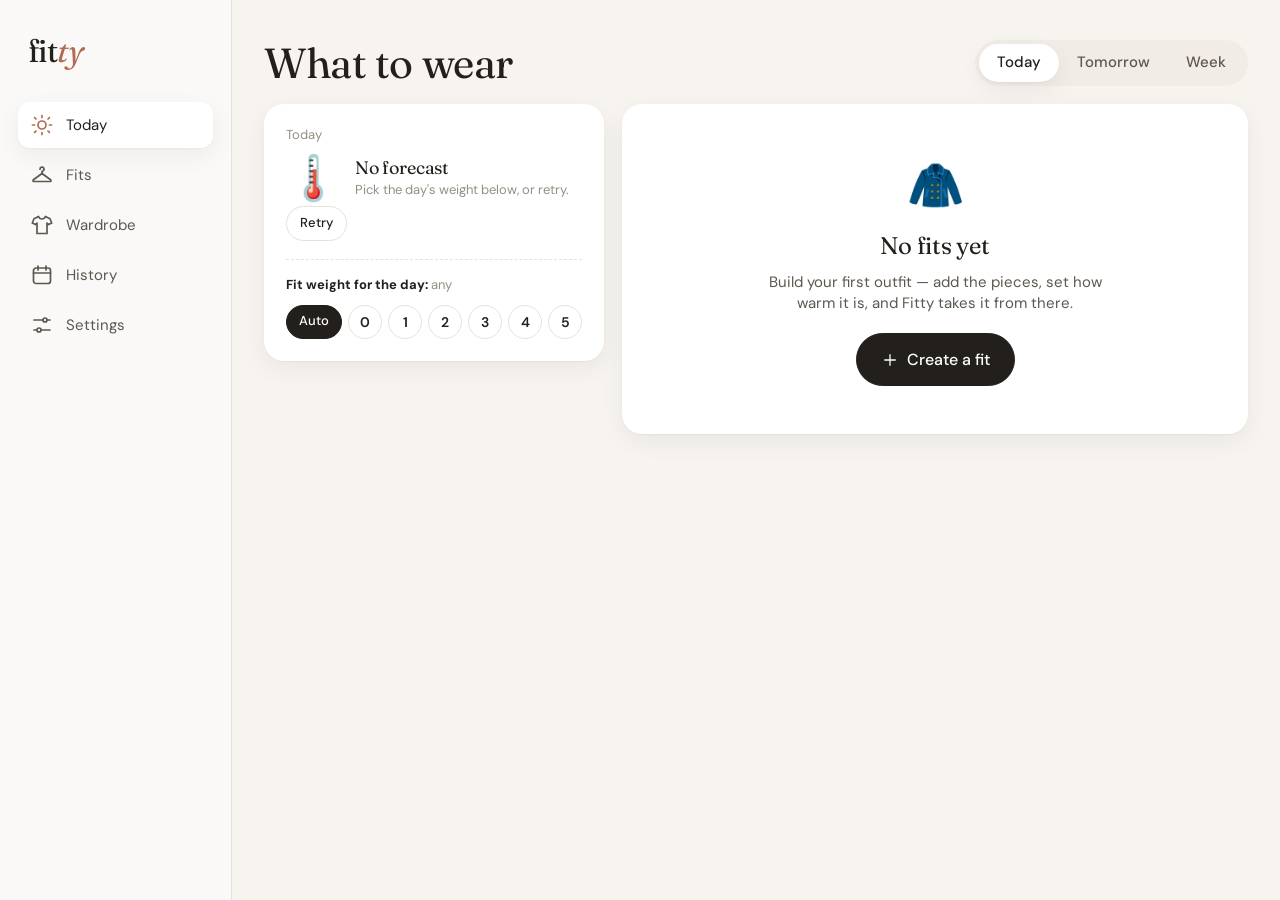
==== index.html @ bf979924 "Fitty v2.0.1" ====
<!DOCTYPE html>
<html lang="en">
<head>
  <meta charset="utf-8">
  <meta name="viewport" content="width=device-width, initial-scale=1, viewport-fit=cover">
  <title>fitty</title>
  <meta name="description" content="Fitty picks your outfit so you don't have to.">
  <meta name="theme-color" content="#F7F4EF">
  <meta name="color-scheme" content="light dark">
  <script>
    // Apply the saved theme before the page paints (no white flash in dark mode).
    try {
      var p = localStorage.getItem('fitbud:theme') || 'light';
      var t = p === 'system' ? (matchMedia('(prefers-color-scheme: dark)').matches ? 'dark' : 'light') : p;
      document.documentElement.dataset.theme = t;
    } catch (e) {}
  </script>
  <link rel="manifest" href="manifest.webmanifest">
  <link rel="icon" href="icons/icon-192.png" type="image/png">
  <link rel="apple-touch-icon" href="icons/apple-touch-icon.png">
  <meta name="apple-mobile-web-app-capable" content="yes">
  <meta name="mobile-web-app-capable" content="yes">
  <meta name="apple-mobile-web-app-status-bar-style" content="default">
  <meta name="apple-mobile-web-app-title" content="fitty">
  <link rel="preconnect" href="https://fonts.googleapis.com">
  <link rel="preconnect" href="https://fonts.gstatic.com" crossorigin>
  <link href="https://fonts.googleapis.com/css2?family=Fraunces:ital,opsz,wght@0,9..144,400;0,9..144,600;1,9..144,400;1,9..144,600&family=DM+Sans:opsz,wght@9..40,400;9..40,500;9..40,600&display=swap" rel="stylesheet">
  <link rel="stylesheet" href="styles.css">
</head>
<body>
  <div class="app">
    <aside class="sidenav" aria-label="Main">
      <div class="brand">fit<em>ty</em></div>
      <nav class="navlist" id="sidenav"></nav>
    </aside>
    <main class="main">
      <header class="topbar">
        <div class="brand brand-mobile">fit<em>ty</em></div>
        <div id="topbar-right"></div>
      </header>
      <section id="view" class="view"></section>
    </main>
    <nav class="tabbar" id="tabbar" aria-label="Main"></nav>
  </div>
  <div id="sheets"></div>
  <div id="toasts" aria-live="polite"></div>
  <div id="dropveil" class="dropveil" hidden><div>Drop photos on a section</div></div>
  <script type="module" src="js/app.js"></script>
</body>
</html>
---- styles.css ----
/* Fitty — light, airy, fashion-app styling */
:root {
  --bg: #F7F4EF;
  --surface: #FFFFFF;
  --tile: #F1ECE5;
  --tile-2: #EAE3D9;
  --ink: #23201C;
  --ink-2: #5D574F;
  --muted: #958E84;
  --line: #E7E1D8;
  --accent: #B26B53;
  --accent-ink: #FFFFFF;
  --accent-soft: #F3E3DB;
  --ok: #5E7F64;
  --danger: #B5483C;
  --light: #F0C987;
  --heavy: #8EA6BC;
  --radius: 20px;
  --radius-s: 12px;
  --shadow: 0 1px 2px rgba(35,32,28,.04), 0 8px 24px rgba(35,32,28,.06);
  --shadow-lg: 0 20px 60px rgba(35,32,28,.18);
  --serif: 'Fraunces', 'Iowan Old Style', 'Palatino Linotype', Georgia, serif;
  --sans: 'DM Sans', system-ui, -apple-system, 'Segoe UI', Roboto, sans-serif;
  --safe-b: env(safe-area-inset-bottom, 0px);
  --on-ink: #FFFFFF;
  --glass: rgba(255,255,255,.88);
  --glass-2: rgba(255,255,255,.5);
  --float: rgba(255,255,255,.94);
  --ok-soft: #E5EEE6;
  --backdrop: rgba(35,32,28,.32);
  --range-mid: #E9DFCF;
  --toast-btn: #F3E3DB;
  color-scheme: light;
}
:root[data-theme="dark"] {
  --bg: #151311;
  --surface: #1F1C19;
  --tile: #2A2622;
  --tile-2: #3A342E;
  --ink: #F2EDE6;
  --ink-2: #C9C1B6;
  --muted: #8F877C;
  --line: #342F2A;
  --accent: #D9917A;
  --accent-ink: #1A1715;
  --accent-soft: #3B2A23;
  --ok: #93B898;
  --ok-soft: #22302A;
  --danger: #EC8476;
  --light: #C9A15E;
  --heavy: #7D98B2;
  --on-ink: #171513;
  --glass: rgba(26,23,21,.86);
  --glass-2: rgba(31,28,25,.6);
  --float: rgba(31,28,25,.94);
  --backdrop: rgba(0,0,0,.55);
  --range-mid: #4A433B;
  --toast-btn: #B26B53;
  --shadow: 0 1px 2px rgba(0,0,0,.3), 0 8px 24px rgba(0,0,0,.25);
  --shadow-lg: 0 20px 60px rgba(0,0,0,.55);
  color-scheme: dark;
}
html { transition: background-color .2s; }
.theme-btn svg { width: 18px; height: 18px; }
#topbar-right { display: flex; gap: 8px; align-items: center; }

* { box-sizing: border-box; }
html, body { margin: 0; height: 100%; }
body {
  background: var(--bg); color: var(--ink); font-family: var(--sans); font-size: 15px; line-height: 1.45;
  -webkit-font-smoothing: antialiased; -webkit-tap-highlight-color: transparent;
}
button, input, select { font: inherit; color: inherit; }
button { cursor: pointer; }
img { display: block; max-width: 100%; }
h1, h2, h3 { font-family: var(--serif); font-weight: 400; margin: 0; letter-spacing: -0.01em; }
h1 { font-size: 34px; line-height: 1.1; }
h2 { font-size: 24px; }
h3 { font-size: 18px; }
.muted { color: var(--muted); }
.small { font-size: 13px; }
.hidden { display: none !important; }

/* ---------- Layout ---------- */
.app { display: flex; min-height: 100vh; }
.sidenav { display: none; }
.main { flex: 1; min-width: 0; padding-bottom: calc(84px + var(--safe-b)); }
.topbar { display: flex; align-items: center; justify-content: space-between; padding: 18px 20px 6px; }
.brand { font-family: var(--serif); font-size: 26px; letter-spacing: -0.02em; }
.brand em { color: var(--accent); }
.view { padding: 8px 20px 24px; max-width: 1120px; margin: 0 auto; }
.view-head { display: flex; align-items: end; justify-content: space-between; gap: 12px; margin: 10px 0 18px; flex-wrap: wrap; }
.view-head p { margin: 6px 0 0; }

.tabbar {
  position: fixed; left: 0; right: 0; bottom: 0; z-index: 20;
  display: grid; grid-template-columns: repeat(5, 1fr);
  background: var(--glass); backdrop-filter: blur(16px); -webkit-backdrop-filter: blur(16px);
  border-top: 1px solid var(--line); padding: 6px 4px calc(6px + var(--safe-b));
}
.tab { background: none; border: 0; display: flex; flex-direction: column; align-items: center; gap: 2px;
  padding: 6px 0; font-size: 11px; color: var(--muted); border-radius: 12px; }
.tab svg { width: 24px; height: 24px; }
.tab.active { color: var(--ink); }
.tab.active svg { color: var(--accent); }

@media (min-width: 900px) {
  .sidenav { display: flex; flex-direction: column; gap: 28px; width: 232px; padding: 28px 18px;
    position: sticky; top: 0; height: 100vh; border-right: 1px solid var(--line); background: var(--glass-2); }
  .sidenav .brand { font-size: 32px; padding-left: 10px; }
  .navlist { display: flex; flex-direction: column; gap: 4px; }
  .navlist .tab { flex-direction: row; gap: 12px; font-size: 15px; padding: 11px 12px; justify-content: flex-start; color: var(--ink-2); }
  .navlist .tab.active { background: var(--surface); box-shadow: var(--shadow); color: var(--ink); }
  .tabbar, .brand-mobile { display: none; }
  .main { padding-bottom: 0; }
  .topbar { padding: 22px 32px 0; justify-content: flex-end; }
  .view { padding: 8px 32px 40px; }
  h1 { font-size: 42px; }
}

/* ---------- Buttons & inputs ---------- */
.btn { border: 1px solid var(--line); background: var(--surface); border-radius: 999px; padding: 10px 18px;
  font-weight: 500; display: inline-flex; align-items: center; justify-content: center; gap: 8px; transition: transform .08s, background .15s; }
.btn:active { transform: scale(.97); }
.btn svg { width: 18px; height: 18px; }
.btn.primary { background: var(--ink); color: var(--on-ink); border-color: var(--ink); }
.btn.accent { background: var(--accent); color: var(--accent-ink); border-color: var(--accent); }
.btn.ghost { background: transparent; border-color: transparent; }
.btn.danger { color: var(--danger); }
.btn.danger.solid { background: var(--danger); color: #fff; border-color: var(--danger); }
.btn.lg { padding: 14px 24px; font-size: 16px; }
.btn.sm { padding: 7px 13px; font-size: 13px; }
.btn.icon { padding: 9px; border-radius: 50%; }
.btn[disabled] { opacity: .45; pointer-events: none; }
.input, select.input { width: 100%; border: 1px solid var(--line); background: var(--surface); border-radius: var(--radius-s);
  padding: 11px 14px; outline: none; transition: border-color .15s; }
.input:focus { border-color: var(--ink-2); }
label.field { display: block; margin-bottom: 16px; }
label.field > span { display: block; font-size: 13px; color: var(--ink-2); margin-bottom: 6px; font-weight: 500; }

.chips { display: flex; gap: 8px; overflow-x: auto; padding: 2px 2px 6px; scrollbar-width: none; }
.chips::-webkit-scrollbar { display: none; }
.chip { flex: none; border: 1px solid var(--line); background: var(--surface); border-radius: 999px; padding: 7px 14px;
  font-size: 13.5px; color: var(--ink-2); display: inline-flex; align-items: center; gap: 7px; white-space: nowrap; }
.chip.active { background: var(--ink); color: var(--on-ink); border-color: var(--ink); }
.chip .dot { width: 8px; height: 8px; border-radius: 50%; }

.seg { display: inline-flex; background: var(--tile); border-radius: 999px; padding: 4px; }
.seg button { border: 0; background: transparent; padding: 8px 18px; border-radius: 999px; font-weight: 500; color: var(--ink-2); }
.seg button.active { background: var(--surface); color: var(--ink); box-shadow: var(--shadow); }

.card { background: var(--surface); border-radius: var(--radius); box-shadow: var(--shadow); }
.pad { padding: 20px; }

/* ---------- Today ---------- */
.today-grid { display: grid; gap: 18px; }
@media (min-width: 900px) { .today-grid { grid-template-columns: 340px 1fr; align-items: start; } }
.weather { padding: 22px; position: relative; overflow: hidden; }
.weather .big { display: flex; align-items: center; gap: 14px; margin: 10px 0 6px; }
.weather .emoji { font-size: 44px; line-height: 1; }
.weather .temp { font-family: var(--serif); font-size: 48px; line-height: 1; }
.weather .temp small { font-size: 18px; color: var(--muted); font-family: var(--sans); }
.weather .meta { display: flex; gap: 14px; flex-wrap: wrap; color: var(--ink-2); font-size: 13.5px; }
.target { margin-top: 18px; padding-top: 16px; border-top: 1px dashed var(--line); }
.target-row { display: grid; grid-template-columns: auto repeat(6, minmax(0, 1fr)); gap: 6px; margin-top: 10px; }
.wbtn { width: 100%; aspect-ratio: 1; max-width: 42px; justify-self: center; border-radius: 50%; border: 1px solid var(--line); background: var(--surface); font-weight: 600; font-size: 14px; }
.wbtn.auto { width: auto; max-width: none; aspect-ratio: auto; padding: 0 12px; border-radius: 999px; font-weight: 500; font-size: 13px; }
.wbtn.active { background: var(--ink); color: var(--on-ink); border-color: var(--ink); }
.wbtn.suggested:not(.active) { border-color: var(--accent); color: var(--accent); }

.rec { padding: 18px; }
.rec-head { display: flex; justify-content: space-between; align-items: start; gap: 10px; margin-bottom: 14px; }
.rec-actions { display: grid; grid-template-columns: 1fr 1.6fr; gap: 10px; margin-top: 16px; }
.reasons { display: flex; gap: 8px; flex-wrap: wrap; margin-top: 12px; }
.reason { font-size: 12.5px; background: var(--tile); color: var(--ink-2); border-radius: 999px; padding: 5px 11px; }
.wearing-badge { display: inline-flex; align-items: center; gap: 6px; background: var(--ok-soft); color: var(--ok); padding: 5px 12px; border-radius: 999px; font-size: 13px; font-weight: 600; }
.empty { text-align: center; padding: 48px 24px; }
.empty .art { font-size: 46px; margin-bottom: 10px; }
.empty p { color: var(--ink-2); max-width: 340px; margin: 8px auto 18px; }
.fade-in { animation: fadeIn .35s ease; }
@keyframes fadeIn { from { opacity: 0; transform: translateY(6px); } to { opacity: 1; transform: none; } }

/* Flat-lay of a fit */
.flatlay { display: grid; grid-template-columns: repeat(auto-fill, minmax(130px, 1fr)); gap: 10px; }
.flatlay.big { grid-template-columns: repeat(auto-fill, minmax(150px, 1fr)); }
.item { background: var(--tile); border-radius: 16px; overflow: hidden; position: relative; aspect-ratio: 1 / 1.12; display: flex; flex-direction: column; }
.item .img { flex: 1; display: flex; align-items: center; justify-content: center; padding: 10px; min-height: 0; }
.item .img img { max-height: 100%; max-width: 100%; object-fit: contain; filter: drop-shadow(0 6px 10px rgba(35,32,28,.12)); }
.item .label { padding: 7px 10px 9px; font-size: 12.5px; line-height: 1.25; }
.item .label b { display: block; font-weight: 500; white-space: nowrap; overflow: hidden; text-overflow: ellipsis; }
.item .label span { color: var(--muted); font-size: 11.5px; text-transform: capitalize; }
.item.textonly .img { font-family: var(--serif); font-size: 19px; text-align: center; color: var(--ink-2); padding: 14px; line-height: 1.2; word-break: break-word; }
.item .x { position: absolute; top: 6px; right: 6px; width: 28px; height: 28px; border-radius: 50%; border: 0; background: var(--float); color: var(--ink);
  display: flex; align-items: center; justify-content: center; box-shadow: var(--shadow); }
.item .x svg { width: 14px; height: 14px; }
.item .busy { position: absolute; left: 8px; top: 8px; font-size: 11px; background: var(--float); padding: 3px 8px; border-radius: 999px; }
.item.selected { outline: 2.5px solid var(--ink); outline-offset: -2.5px; }
.item .check { position: absolute; top: 7px; right: 7px; width: 24px; height: 24px; border-radius: 50%; background: var(--ink); color: var(--on-ink); display: none; align-items: center; justify-content: center; }
.item.selected .check { display: flex; }
.item .check svg { width: 14px; height: 14px; }
button.item { border: 0; padding: 0; text-align: left; }

/* ---------- Fits list ---------- */
.fit-grid { display: grid; grid-template-columns: repeat(auto-fill, minmax(160px, 1fr)); gap: 14px; }
@media (min-width: 900px) { .fit-grid { grid-template-columns: repeat(auto-fill, minmax(210px, 1fr)); gap: 18px; } }
.fitcard { border: 0; padding: 0; text-align: left; background: var(--surface); border-radius: var(--radius); box-shadow: var(--shadow); overflow: hidden; transition: transform .15s; }
.fitcard:hover { transform: translateY(-2px); }
.fitcard .body { padding: 10px 13px 13px; }
.fitcard .name { font-family: var(--serif); font-size: 17px; white-space: nowrap; overflow: hidden; text-overflow: ellipsis; }
.fitcard .sub { display: flex; justify-content: space-between; align-items: center; font-size: 12px; color: var(--muted); margin-top: 3px; gap: 6px; }
.collage { display: grid; gap: 3px; aspect-ratio: 1 / 1; background: var(--surface); padding: 3px; }
.collage .c { background: var(--tile); display: flex; align-items: center; justify-content: center; overflow: hidden; border-radius: 10px; min-height: 0; min-width: 0; }
.collage .c img { max-width: 88%; max-height: 88%; object-fit: contain; }
.collage .c.t { font-family: var(--serif); font-size: 14px; color: var(--ink-2); text-align: center; padding: 6px; line-height: 1.15; }
.collage.n1 { grid-template-columns: 1fr; }
.collage.n2 { grid-template-columns: 1fr 1fr; }
.collage.n3 { grid-template-columns: 1fr 1fr; grid-template-rows: 1fr 1fr; }
.collage.n3 .c:first-child { grid-row: span 2; }
.collage.n4 { grid-template-columns: 1fr 1fr; grid-template-rows: 1fr 1fr; }
.wdots { display: inline-flex; gap: 3px; align-items: center; }
.wdots i { width: 6px; height: 6px; border-radius: 50%; background: var(--tile-2); }
.wdots i.on { background: var(--heavy); }
.wdots.light i.on { background: var(--light); }
.grouptag { display: inline-flex; align-items: center; gap: 5px; font-size: 12px; color: var(--ink-2); }
.grouptag .dot { width: 7px; height: 7px; border-radius: 50%; }
.fab-row { display: flex; gap: 8px; }

/* ---------- Sheets (modals) ---------- */
#sheets .sheet-wrap { position: fixed; inset: 0; z-index: 50; display: flex; align-items: flex-end; justify-content: center; }
.sheet-backdrop { position: absolute; inset: 0; background: var(--backdrop); animation: fade .2s ease; }
.sheet { position: relative; background: var(--bg); width: 100%; max-height: 94vh; border-radius: 26px 26px 0 0; box-shadow: var(--shadow-lg);
  display: flex; flex-direction: column; animation: up .26s cubic-bezier(.2,.8,.2,1); }
.sheet.full { height: 94vh; }
.sheet-head { display: flex; align-items: center; justify-content: space-between; gap: 10px; padding: 16px 18px 10px; }
.sheet-head h2 { font-size: 22px; }
.sheet-body { padding: 4px 18px 18px; overflow-y: auto; flex: 1; -webkit-overflow-scrolling: touch; }
.sheet-foot { padding: 12px 18px calc(14px + var(--safe-b)); border-top: 1px solid var(--line); display: flex; gap: 10px; background: var(--bg); border-radius: 0 0 26px 26px; }
.sheet-foot .grow { flex: 1; }
.grabber { width: 40px; height: 4px; border-radius: 4px; background: var(--tile-2); margin: 8px auto 0; }
@media (min-width: 900px) {
  #sheets .sheet-wrap { align-items: center; }
  .sheet { width: min(760px, 92vw); border-radius: 26px; max-height: 88vh; }
  .sheet.narrow { width: min(460px, 92vw); }
  .sheet.full { height: 88vh; }
  .grabber { display: none; }
}
.head-btns { display: flex; gap: 2px; }
/* Movable sheets (the pieces picker): you can see and use the editor underneath */
.sheet-wrap.movable { pointer-events: none; }
.sheet-wrap.movable .sheet { pointer-events: auto; transition: translate .22s cubic-bezier(.2,.8,.2,1); }
.sheet-wrap.movable .sheet-backdrop { display: none; }
.sheet.movable { box-shadow: 0 -6px 30px rgba(0,0,0,.14), var(--shadow-lg); }
.sheet.movable.picker { max-height: 64vh; }
.sheet.movable .sheet-head, .sheet.movable .grabber { cursor: grab; touch-action: none; user-select: none; -webkit-user-select: none; }
.sheet.movable .grabber { display: block; width: 46px; padding: 0; margin: 8px auto 0; }
.sheet.movable.dragging { transition: none; }
.sheet.movable.dragging .sheet-head { cursor: grabbing; }
.sheet.movable.no-anim { transition: none; animation: none; }
.sheet.collapsed .sheet-body, .sheet.collapsed .sheet-foot { display: none !important; }
.sheet.collapsed { height: auto !important; }
.sheet.collapsed .sheet-head { padding-bottom: calc(14px + var(--safe-b)); }
@media (min-width: 900px) {
  .sheet.movable.picker { width: min(460px, 92vw); max-height: 80vh; }
  .sheet.movable.collapsed .sheet-head { padding-bottom: 12px; }
}
@keyframes up { from { transform: translateY(40px); opacity: 0; } to { transform: none; opacity: 1; } }
@keyframes fade { from { opacity: 0; } to { opacity: 1; } }

/* ---------- Fit editor ---------- */
.slot { background: var(--surface); border-radius: var(--radius); padding: 14px; margin-bottom: 12px; border: 2px dashed transparent; transition: border-color .15s, background .15s; }
.slot.dragover { border-color: var(--accent); background: var(--accent-soft); }
.slot.active-slot { box-shadow: 0 0 0 1.5px var(--line); }
.slot-head { display: flex; justify-content: space-between; align-items: center; margin-bottom: 10px; }
.slot-head h3 { font-size: 17px; display: flex; align-items: center; gap: 8px; }
.slot-head .count { font-family: var(--sans); font-size: 12px; color: var(--muted); }
.slot .flatlay { grid-template-columns: repeat(auto-fill, minmax(96px, 1fr)); gap: 8px; }
.add-tile { border: 1.5px dashed var(--tile-2); background: transparent; border-radius: 16px; aspect-ratio: 1 / 1.12; display: flex; flex-direction: column;
  align-items: center; justify-content: center; gap: 6px; color: var(--muted); font-size: 12.5px; padding: 8px; text-align: center; }
.add-tile svg { width: 22px; height: 22px; }
.add-tile:hover { border-color: var(--accent); color: var(--accent); }
.slot-hint { font-size: 12px; color: var(--muted); margin-top: 8px; }

.weight-box { background: var(--surface); border-radius: var(--radius); padding: 16px; margin-bottom: 14px; }
.weight-top { display: flex; justify-content: space-between; align-items: baseline; }
.weight-val { font-family: var(--serif); font-size: 30px; line-height: 1; }
.range { -webkit-appearance: none; appearance: none; width: 100%; height: 8px; border-radius: 8px; margin: 18px 0 8px;
  background: linear-gradient(90deg, var(--light), var(--range-mid) 50%, var(--heavy)); outline: none; }
.range::-webkit-slider-thumb { -webkit-appearance: none; width: 28px; height: 28px; border-radius: 50%; background: var(--surface); border: 2px solid var(--ink); box-shadow: var(--shadow); cursor: grab; }
.range::-moz-range-thumb { width: 26px; height: 26px; border-radius: 50%; background: var(--surface); border: 2px solid var(--ink); cursor: grab; }
.range-labels { display: flex; justify-content: space-between; font-size: 11.5px; color: var(--muted); }
.two-col { display: grid; grid-template-columns: 1fr 1fr; gap: 12px; }

/* ---------- Piece picker / new piece ---------- */
.dropzone { border: 1.5px dashed var(--tile-2); border-radius: var(--radius); padding: 18px; text-align: center; color: var(--ink-2); background: var(--surface); transition: .15s; }
.dropzone.dragover { border-color: var(--accent); background: var(--accent-soft); }
.dropzone .btns { display: flex; gap: 8px; justify-content: center; flex-wrap: wrap; margin-top: 10px; }
.preview { background: var(--tile); border-radius: var(--radius); aspect-ratio: 1 / 1; max-height: 340px; width: 100%; display: flex; align-items: center; justify-content: center; position: relative; overflow: hidden; margin-bottom: 12px; }
.preview img { max-width: 86%; max-height: 86%; object-fit: contain; filter: drop-shadow(0 10px 16px rgba(35,32,28,.14)); }
.preview .ph { font-family: var(--serif); font-size: 22px; color: var(--muted); padding: 20px; text-align: center; }
.preview .busy { position: absolute; bottom: 10px; left: 50%; transform: translateX(-50%); background: var(--float); padding: 6px 12px; border-radius: 999px; font-size: 12.5px; box-shadow: var(--shadow); }
.row { display: flex; gap: 8px; align-items: center; }
.row .input { flex: 1; }
.section-title { font-size: 12px; text-transform: uppercase; letter-spacing: .08em; color: var(--muted); margin: 18px 0 10px; font-weight: 600; }

/* ---------- History ---------- */
.cal-head { display: flex; align-items: center; justify-content: space-between; margin-bottom: 12px; }
.cal { display: grid; grid-template-columns: repeat(7, 1fr); gap: 6px; }
.cal .dow { font-size: 11px; color: var(--muted); text-align: center; padding-bottom: 2px; text-transform: uppercase; letter-spacing: .06em; }
.day { aspect-ratio: 1 / 1.15; border: 0; border-radius: 12px; background: var(--surface); padding: 4px; display: flex; flex-direction: column; align-items: stretch; position: relative; overflow: hidden; }
.day .n { font-size: 11.5px; color: var(--ink-2); text-align: left; padding-left: 3px; }
.day .th { flex: 1; display: flex; align-items: center; justify-content: center; min-height: 0; }
.day .th img { max-height: 100%; max-width: 100%; object-fit: contain; }
.day .th .t { font-family: var(--serif); font-size: 10px; color: var(--ink-2); line-height: 1.1; text-align: center; overflow: hidden; }
.day.out { opacity: .35; }
.day.today { box-shadow: inset 0 0 0 1.5px var(--accent); }
.day.worn { background: var(--tile); }
.day.future { background: transparent; border: 1px dashed var(--line); }
.stats { display: grid; grid-template-columns: repeat(3, 1fr); gap: 10px; margin-top: 18px; }
.stat { padding: 14px; }
.stat b { font-family: var(--serif); font-size: 24px; font-weight: 400; display: block; }
.stat span { font-size: 12px; color: var(--muted); }

/* ---------- Settings ---------- */
.settings { display: grid; gap: 16px; max-width: 720px; }
.settings .card h3 { margin-bottom: 4px; }
.settings .card > p { margin: 0 0 14px; color: var(--ink-2); font-size: 13.5px; }
.map-table { width: 100%; border-collapse: collapse; }
.map-table td { padding: 6px 4px; border-bottom: 1px solid var(--line); font-size: 14px; }
.map-table input { width: 80px; padding: 7px 10px; }
.result-list { display: flex; flex-direction: column; gap: 6px; margin-top: 10px; }
.result-list button { text-align: left; border: 1px solid var(--line); background: var(--surface); border-radius: var(--radius-s); padding: 10px 12px; }
.group-row { display: flex; align-items: center; gap: 10px; padding: 8px 0; border-bottom: 1px solid var(--line); }
.group-row .input { flex: 1; }
.swatch { width: 26px; height: 26px; border-radius: 50%; border: 2px solid var(--surface); box-shadow: 0 0 0 1px var(--line); flex: none; }
.toggle { display: flex; align-items: center; justify-content: space-between; gap: 12px; }
.switch { position: relative; width: 48px; height: 28px; flex: none; }
.switch input { opacity: 0; width: 0; height: 0; }
.switch span { position: absolute; inset: 0; background: var(--tile-2); border-radius: 999px; transition: .2s; }
.switch span::after { content: ''; position: absolute; width: 22px; height: 22px; left: 3px; top: 3px; background: #fff; border-radius: 50%; transition: .2s; box-shadow: 0 1px 3px rgba(0,0,0,.2); }
.switch input:checked + span { background: var(--ok); }
.switch input:checked + span::after { transform: translateX(20px); }

/* ---------- Toasts & drop veil ---------- */
#toasts { position: fixed; left: 50%; transform: translateX(-50%); bottom: calc(96px + var(--safe-b)); z-index: 100000; display: flex; flex-direction: column; gap: 8px; align-items: center; pointer-events: none; width: max-content; max-width: 92vw; }
@media (min-width: 900px) { #toasts { bottom: 28px; } }
.toast { background: var(--ink); color: var(--on-ink); padding: 11px 18px; border-radius: 999px; font-size: 14px; box-shadow: var(--shadow-lg); animation: up .25s ease; pointer-events: auto; display: flex; gap: 12px; align-items: center; }
.toast button { background: none; border: 0; color: var(--toast-btn); font-weight: 600; padding: 0; }
.dropveil { position: fixed; inset: 0; z-index: 40; pointer-events: none; background: rgba(178,107,83,.06); border: 3px dashed var(--accent); }
.dropveil div { position: absolute; top: 18px; left: 50%; transform: translateX(-50%); background: var(--accent); color: #fff; padding: 8px 16px; border-radius: 999px; font-size: 14px; }
:root[data-theme="dark"] .sheet { border: 1px solid var(--line); }
:root[data-theme="dark"] .sheet.movable { box-shadow: 0 0 0 1px rgba(255,255,255,.04), var(--shadow-lg); }

/* =================== v2 =================== */
:root { --warn: #A87318; --warn-soft: #F6EBD3; --danger-soft: #F6E0DC; }
:root[data-theme="dark"] { --warn: #E2B25C; --warn-soft: #3A2F1C; --danger-soft: #3A2320; }
.chips.mt { margin-top: 14px; }
.linkbtn { background: none; border: 0; padding: 0; color: var(--accent); font-weight: 500; font-size: 13px; }

/* color dots + harmony badge */
.cdot { display: inline-block; width: 9px; height: 9px; border-radius: 50%; margin-right: 5px; vertical-align: -0.5px; box-shadow: inset 0 0 0 1px rgba(0,0,0,.12); }
:root[data-theme="dark"] .cdot, :root[data-theme="dark"] .cdots i { box-shadow: inset 0 0 0 1px rgba(255,255,255,.18); }
.cdots { display: inline-flex; gap: 3px; align-items: center; }
.cdots i { width: 10px; height: 10px; border-radius: 50%; box-shadow: inset 0 0 0 1px rgba(0,0,0,.12); }
.hbadge { display: inline-flex; align-items: center; gap: 5px; font-size: 12px; font-weight: 600; padding: 3px 10px; border-radius: 999px; white-space: nowrap; }
.hbadge::before { content: ''; width: 6px; height: 6px; border-radius: 50%; background: currentColor; }
.hbadge.great { background: var(--ok-soft); color: var(--ok); }
.hbadge.good { background: var(--tile); color: var(--ok); }
.hbadge.bold { background: var(--warn-soft); color: var(--warn); }
.hbadge.clash { background: var(--danger-soft); color: var(--danger); }
.learned-note { margin-top: 12px; font-size: 13px; color: var(--ink-2); background: var(--tile); border-radius: 12px; padding: 8px 12px; }

/* color strip in the fit editor */
.color-strip { display: flex; align-items: center; gap: 14px; background: var(--surface); border-radius: var(--radius); padding: 12px 16px; margin-bottom: 12px; flex-wrap: wrap; }
.color-strip .swatches { display: flex; }
.color-strip .sw { width: 26px; height: 26px; border-radius: 50%; border: 2px solid var(--surface); margin-left: -6px; display: flex; align-items: center; justify-content: center; font-size: 12px; color: var(--muted); box-shadow: 0 0 0 1px var(--line); }
.color-strip .sw:first-child { margin-left: 0; }
.color-strip .ch-text { display: flex; gap: 8px; align-items: center; flex-wrap: wrap; flex: 1; min-width: 180px; }

/* palette picker */
.palette { display: grid; grid-template-columns: repeat(auto-fill, minmax(30px, 1fr)); gap: 8px; }
.psw { width: 30px; height: 30px; border-radius: 50%; border: 0; box-shadow: inset 0 0 0 1px rgba(0,0,0,.14); justify-self: center; transition: transform .1s; }
:root[data-theme="dark"] .psw { box-shadow: inset 0 0 0 1px rgba(255,255,255,.2); }
.psw:hover { transform: scale(1.1); }
.psw.on { box-shadow: 0 0 0 2px var(--bg), 0 0 0 4px var(--ink); }

/* how did it feel */
.feel-card { position: relative; display: flex; align-items: center; gap: 16px; padding: 16px 48px 16px 18px; margin-bottom: 18px; flex-wrap: wrap; border: 1px solid var(--line); }
.feel-q { flex: 1; min-width: 200px; }
.feel-q b { display: block; font-family: var(--serif); font-weight: 400; font-size: 18px; margin: 2px 0; }
.feel-btns { display: flex; gap: 8px; flex-wrap: wrap; }
.feel-btns .btn { padding: 9px 14px; }
.feel-x { position: absolute; top: 8px; right: 8px; }
.feel-row { display: flex; gap: 8px; align-items: center; flex-wrap: wrap; margin-top: 14px; }

/* ideas */
.ideas { display: grid; gap: 12px; }
.idea { display: grid; grid-template-columns: 120px 1fr; gap: 14px; padding: 10px; box-shadow: none; border: 1px solid var(--line); }
.idea-collage .collage { border-radius: 14px; overflow: hidden; }
.idea-body { display: flex; flex-direction: column; gap: 6px; min-width: 0; padding: 4px 4px 2px 0; }
.idea-top { display: flex; justify-content: space-between; align-items: center; gap: 8px; }
.idea-names { display: flex; flex-wrap: wrap; gap: 4px 12px; font-size: 13.5px; }
.idea-actions { display: flex; gap: 8px; margin-top: auto; padding-top: 4px; justify-content: flex-end; flex-wrap: wrap; }
@media (min-width: 900px) { .idea { grid-template-columns: 150px 1fr; } }

/* week planner */
.wk-head { display: flex; justify-content: space-between; align-items: center; gap: 12px; margin-bottom: 12px; flex-wrap: wrap; }
.wk-head > div { min-width: 0; flex: 1; }
.wk-list { display: grid; gap: 10px; }
.wk-row { display: grid; grid-template-columns: 92px 64px 1fr auto; align-items: center; gap: 12px; padding: 10px 14px; }
.wk-row.is-today { box-shadow: inset 0 0 0 1.5px var(--accent), var(--shadow); }
.wk-date b { display: block; font-family: var(--serif); font-weight: 400; font-size: 17px; }
.wk-date span { font-size: 12px; color: var(--muted); }
.wk-wx { display: flex; flex-direction: column; align-items: center; font-size: 22px; line-height: 1.1; }
.wk-wx span { font-size: 14px; font-weight: 600; }
.wk-wx small { font-size: 10.5px; color: var(--muted); }
.wk-fit { display: flex; align-items: center; gap: 12px; min-width: 0; }
.wk-thumb { width: 60px; flex: none; border-radius: 12px; overflow: hidden; }
.wk-thumb .collage { padding: 2px; gap: 2px; }
.wk-thumb .collage .c { border-radius: 6px; }
.wk-thumb .collage .c.t { font-size: 8px; }
.wk-name { min-width: 0; }
.wk-name b { display: block; font-weight: 500; white-space: nowrap; overflow: hidden; text-overflow: ellipsis; }
.wk-name > span { display: flex; gap: 8px; align-items: center; margin-top: 4px; flex-wrap: wrap; }
.wk-act { display: flex; gap: 6px; justify-content: flex-end; }
@media (max-width: 640px) {
  .wk-row { grid-template-columns: 74px 1fr; grid-template-areas: "date fit" "wx act"; row-gap: 8px; padding: 12px; }
  .wk-date { grid-area: date; } .wk-fit { grid-area: fit; }
  .wk-wx { grid-area: wx; flex-direction: row; gap: 4px; font-size: 15px; align-items: center; justify-content: flex-start; }
  .wk-wx small { display: none; }
  .wk-act { grid-area: act; justify-content: flex-end; }
  .wk-thumb { width: 52px; }
  .wk-act .btn.sm { padding: 6px 12px; font-size: 12.5px; }
}

/* stats */
.kpis { display: grid; grid-template-columns: repeat(2, 1fr); gap: 10px; margin-bottom: 14px; }
@media (min-width: 900px) { .kpis { grid-template-columns: repeat(4, 1fr); } }
.stat b small { font-size: 15px; color: var(--muted); font-family: var(--sans); }
.stats-grid { display: grid; gap: 14px; }
@media (min-width: 900px) { .stats-grid { grid-template-columns: 1fr 1fr; align-items: start; } }
.stats-grid h3 { margin-bottom: 6px; }
.bars { display: grid; gap: 10px; margin-top: 10px; }
.bar-row { display: grid; grid-template-columns: minmax(80px, 38%) 1fr 36px; align-items: center; gap: 10px; font-size: 13.5px; }
.bar-label { white-space: nowrap; overflow: hidden; text-overflow: ellipsis; color: var(--ink-2); }
.bar-track { height: 10px; border-radius: 4px; background: var(--tile); overflow: hidden; }
.bar { display: block; height: 100%; border-radius: 4px; background: var(--accent); }
.bar-row:hover .bar { filter: brightness(1.08); }
.bar-val { text-align: right; font-variant-numeric: tabular-nums; color: var(--ink); font-weight: 500; }
.flatlay.mini { grid-template-columns: repeat(auto-fill, minmax(92px, 1fr)); gap: 8px; margin-top: 10px; }
.flatlay.mini .item .label b { font-size: 12px; }
.colorbar { display: flex; gap: 2px; height: 22px; border-radius: 6px; overflow: hidden; margin: 12px 0; }
.colorbar span { min-width: 6px; }
.legend { display: flex; flex-wrap: wrap; gap: 6px 14px; font-size: 13px; color: var(--ink-2); }
.legend i { display: inline-block; width: 10px; height: 10px; border-radius: 50%; margin-right: 6px; box-shadow: inset 0 0 0 1px rgba(0,0,0,.14); }
.legend b { color: var(--ink); font-weight: 600; margin-left: 2px; }
.cpw { display: grid; gap: 6px; }
.cpw button { display: grid; grid-template-columns: 1fr auto; grid-template-areas: "n v" "n s"; text-align: left; background: var(--tile); border: 0; border-radius: 12px; padding: 8px 12px; column-gap: 10px; }
.cpw span { grid-area: n; align-self: center; white-space: nowrap; overflow: hidden; text-overflow: ellipsis; }
.cpw b { grid-area: v; text-align: right; font-variant-numeric: tabular-nums; }
.cpw small { grid-area: s; text-align: right; color: var(--muted); font-size: 11.5px; }
.comfort { display: grid; grid-template-columns: repeat(3, 1fr); gap: 8px; margin-top: 10px; }
.comfort div { background: var(--tile); border-radius: 12px; padding: 10px; text-align: center; }
.comfort b { display: block; font-family: var(--serif); font-weight: 400; font-size: 26px; }
.comfort span { font-size: 12px; color: var(--ink-2); }

/* what's new */
.whatsnew { display: grid; gap: 14px; }
.whatsnew > div { display: flex; gap: 14px; align-items: flex-start; }
.wn-e { font-size: 22px; min-width: 52px; text-align: center; }
.whatsnew b { font-family: var(--serif); font-weight: 400; font-size: 17px; }
.whatsnew p { margin: 2px 0 0; color: var(--ink-2); font-size: 13.5px; }

.fe { font-size: 1.05em; }
.preview.noimg { aspect-ratio: auto; height: 120px; }
@media (max-width: 640px) {
  .feel-card { padding: 14px 44px 14px 16px; }
  .feel-btns { display: grid; grid-template-columns: repeat(3, 1fr); width: 100%; }
  .feel-btns .btn { flex-direction: column; gap: 2px; padding: 8px 4px; font-size: 12.5px; border-radius: 14px; }
  .feel-btns .fe { font-size: 20px; }
}
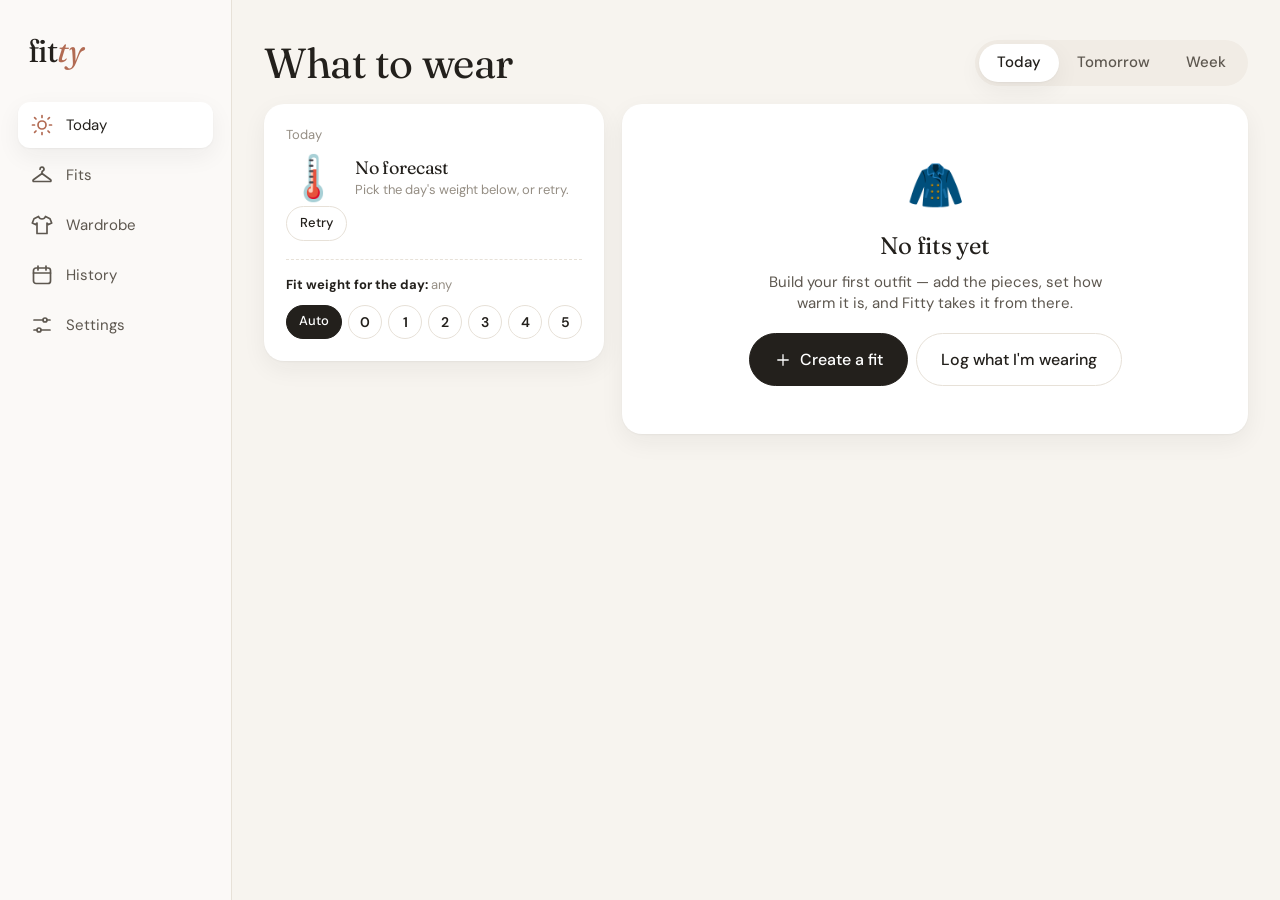
==== commit e6e796d8: "Fitty v2.6 Arabic language with right-to-left layout (Settings → Language)." ====
--- a/index.html
+++ b/index.html
@@ -13,6 +13,8 @@
       var p = localStorage.getItem('fitbud:theme') || 'light';
       var t = p === 'system' ? (matchMedia('(prefers-color-scheme: dark)').matches ? 'dark' : 'light') : p;
       document.documentElement.dataset.theme = t;
+      var l = localStorage.getItem('fitty:lang');
+      if (l === 'ar') { document.documentElement.lang = 'ar'; document.documentElement.dir = 'rtl'; }
     } catch (e) {}
   </script>
   <link rel="manifest" href="manifest.webmanifest">
@@ -24,7 +26,7 @@
   <meta name="apple-mobile-web-app-title" content="fitty">
   <link rel="preconnect" href="https://fonts.googleapis.com">
   <link rel="preconnect" href="https://fonts.gstatic.com" crossorigin>
-  <link href="https://fonts.googleapis.com/css2?family=Fraunces:ital,opsz,wght@0,9..144,400;0,9..144,600;1,9..144,400;1,9..144,600&family=DM+Sans:opsz,wght@9..40,400;9..40,500;9..40,600&display=swap" rel="stylesheet">
+  <link href="https://fonts.googleapis.com/css2?family=Fraunces:ital,opsz,wght@0,9..144,400;0,9..144,600;1,9..144,400;1,9..144,600&family=DM+Sans:opsz,wght@9..40,400;9..40,500;9..40,600&family=IBM+Plex+Sans+Arabic:wght@400;500;600&family=Noto+Naskh+Arabic:wght@500;600&display=swap" rel="stylesheet">
   <link rel="stylesheet" href="styles.css">
 </head>
 <body>
--- a/styles.css
+++ b/styles.css
@@ -106,8 +106,8 @@
 
 @media (min-width: 900px) {
   .sidenav { display: flex; flex-direction: column; gap: 28px; width: 232px; padding: 28px 18px;
-    position: sticky; top: 0; height: 100vh; border-right: 1px solid var(--line); background: var(--glass-2); }
-  .sidenav .brand { font-size: 32px; padding-left: 10px; }
+    position: sticky; top: 0; height: 100vh; border-inline-end: 1px solid var(--line); background: var(--glass-2); }
+  .sidenav .brand { font-size: 32px; padding-inline-start: 10px; }
   .navlist { display: flex; flex-direction: column; gap: 4px; }
   .navlist .tab { flex-direction: row; gap: 12px; font-size: 15px; padding: 11px 12px; justify-content: flex-start; color: var(--ink-2); }
   .navlist .tab.active { background: var(--surface); box-shadow: var(--shadow); color: var(--ink); }
@@ -190,15 +190,15 @@
 .item .label b { display: block; font-weight: 500; white-space: nowrap; overflow: hidden; text-overflow: ellipsis; }
 .item .label span { color: var(--muted); font-size: 11.5px; text-transform: capitalize; }
 .item.textonly .img { font-family: var(--serif); font-size: 19px; text-align: center; color: var(--ink-2); padding: 14px; line-height: 1.2; word-break: break-word; }
-.item .x { position: absolute; top: 6px; right: 6px; width: 28px; height: 28px; border-radius: 50%; border: 0; background: var(--float); color: var(--ink);
+.item .x { position: absolute; top: 6px; inset-inline-end: 6px; width: 28px; height: 28px; border-radius: 50%; border: 0; background: var(--float); color: var(--ink);
   display: flex; align-items: center; justify-content: center; box-shadow: var(--shadow); }
 .item .x svg { width: 14px; height: 14px; }
-.item .busy { position: absolute; left: 8px; top: 8px; font-size: 11px; background: var(--float); padding: 3px 8px; border-radius: 999px; }
+.item .busy { position: absolute; inset-inline-start: 8px; top: 8px; font-size: 11px; background: var(--float); padding: 3px 8px; border-radius: 999px; }
 .item.selected { outline: 2.5px solid var(--ink); outline-offset: -2.5px; }
-.item .check { position: absolute; top: 7px; right: 7px; width: 24px; height: 24px; border-radius: 50%; background: var(--ink); color: var(--on-ink); display: none; align-items: center; justify-content: center; }
+.item .check { position: absolute; top: 7px; inset-inline-end: 7px; width: 24px; height: 24px; border-radius: 50%; background: var(--ink); color: var(--on-ink); display: none; align-items: center; justify-content: center; }
 .item.selected .check { display: flex; }
 .item .check svg { width: 14px; height: 14px; }
-button.item { border: 0; padding: 0; text-align: left; }
+button.item { border: 0; padding: 0; text-align: start; }
 
 /* ---------- Fits list ---------- */
 .fit-grid { display: grid; grid-template-columns: repeat(auto-fill, minmax(160px, 1fr)); gap: 14px; }
@@ -307,7 +307,7 @@
 .cal { display: grid; grid-template-columns: repeat(7, 1fr); gap: 6px; }
 .cal .dow { font-size: 11px; color: var(--muted); text-align: center; padding-bottom: 2px; text-transform: uppercase; letter-spacing: .06em; }
 .day { aspect-ratio: 1 / 1.15; border: 0; border-radius: 12px; background: var(--surface); padding: 4px; display: flex; flex-direction: column; align-items: stretch; position: relative; overflow: hidden; }
-.day .n { font-size: 11.5px; color: var(--ink-2); text-align: left; padding-left: 3px; }
+.day .n { font-size: 11.5px; color: var(--ink-2); text-align: start; padding-inline-start: 3px; }
 .day .th { flex: 1; display: flex; align-items: center; justify-content: center; min-height: 0; }
 .day .th img { max-height: 100%; max-width: 100%; object-fit: contain; }
 .day .th .t { font-family: var(--serif); font-size: 10px; color: var(--ink-2); line-height: 1.1; text-align: center; overflow: hidden; }
@@ -336,7 +336,7 @@
 .switch { position: relative; width: 48px; height: 28px; flex: none; }
 .switch input { opacity: 0; width: 0; height: 0; }
 .switch span { position: absolute; inset: 0; background: var(--tile-2); border-radius: 999px; transition: .2s; }
-.switch span::after { content: ''; position: absolute; width: 22px; height: 22px; left: 3px; top: 3px; background: #fff; border-radius: 50%; transition: .2s; box-shadow: 0 1px 3px rgba(0,0,0,.2); }
+.switch span::after { content: ''; position: absolute; width: 22px; height: 22px; inset-inline-start: 3px; top: 3px; background: #fff; border-radius: 50%; transition: .2s; box-shadow: 0 1px 3px rgba(0,0,0,.2); }
 .switch input:checked + span { background: var(--ok); }
 .switch input:checked + span::after { transform: translateX(20px); }
 
@@ -357,7 +357,7 @@
 .linkbtn { background: none; border: 0; padding: 0; color: var(--accent); font-weight: 500; font-size: 13px; }
 
 /* color dots + harmony badge */
-.cdot { display: inline-block; width: 9px; height: 9px; border-radius: 50%; margin-right: 5px; vertical-align: -0.5px; box-shadow: inset 0 0 0 1px rgba(0,0,0,.12); }
+.cdot { display: inline-block; width: 9px; height: 9px; border-radius: 50%; margin-inline-end: 5px; vertical-align: -0.5px; box-shadow: inset 0 0 0 1px rgba(0,0,0,.12); }
 :root[data-theme="dark"] .cdot, :root[data-theme="dark"] .cdots i { box-shadow: inset 0 0 0 1px rgba(255,255,255,.18); }
 .cdots { display: inline-flex; gap: 3px; align-items: center; }
 .cdots i { width: 10px; height: 10px; border-radius: 50%; box-shadow: inset 0 0 0 1px rgba(0,0,0,.12); }
@@ -372,8 +372,8 @@
 /* color strip in the fit editor */
 .color-strip { display: flex; align-items: center; gap: 14px; background: var(--surface); border-radius: var(--radius); padding: 12px 16px; margin-bottom: 12px; flex-wrap: wrap; }
 .color-strip .swatches { display: flex; }
-.color-strip .sw { width: 26px; height: 26px; border-radius: 50%; border: 2px solid var(--surface); margin-left: -6px; display: flex; align-items: center; justify-content: center; font-size: 12px; color: var(--muted); box-shadow: 0 0 0 1px var(--line); }
-.color-strip .sw:first-child { margin-left: 0; }
+.color-strip .sw { width: 26px; height: 26px; border-radius: 50%; border: 2px solid var(--surface); margin-inline-start: -6px; display: flex; align-items: center; justify-content: center; font-size: 12px; color: var(--muted); box-shadow: 0 0 0 1px var(--line); }
+.color-strip .sw:first-child { margin-inline-start: 0; }
 .color-strip .ch-text { display: flex; gap: 8px; align-items: center; flex-wrap: wrap; flex: 1; min-width: 180px; }
 
 /* palette picker */
@@ -384,12 +384,12 @@
 .psw.on { box-shadow: 0 0 0 2px var(--bg), 0 0 0 4px var(--ink); }
 
 /* how did it feel */
-.feel-card { position: relative; display: flex; align-items: center; gap: 16px; padding: 16px 48px 16px 18px; margin-bottom: 18px; flex-wrap: wrap; border: 1px solid var(--line); }
+.feel-card { position: relative; display: flex; align-items: center; gap: 16px; padding-block: 16px; padding-inline: 18px 48px; margin-bottom: 18px; flex-wrap: wrap; border: 1px solid var(--line); }
 .feel-q { flex: 1; min-width: 200px; }
 .feel-q b { display: block; font-family: var(--serif); font-weight: 400; font-size: 18px; margin: 2px 0; }
 .feel-btns { display: flex; gap: 8px; flex-wrap: wrap; }
 .feel-btns .btn { padding: 9px 14px; }
-.feel-x { position: absolute; top: 8px; right: 8px; }
+.feel-x { position: absolute; top: 8px; inset-inline-end: 8px; }
 .feel-row { display: flex; gap: 8px; align-items: center; flex-wrap: wrap; margin-top: 14px; }
 
 /* ideas */
@@ -451,13 +451,13 @@
 .colorbar { display: flex; gap: 2px; height: 22px; border-radius: 6px; overflow: hidden; margin: 12px 0; }
 .colorbar span { min-width: 6px; }
 .legend { display: flex; flex-wrap: wrap; gap: 6px 14px; font-size: 13px; color: var(--ink-2); }
-.legend i { display: inline-block; width: 10px; height: 10px; border-radius: 50%; margin-right: 6px; box-shadow: inset 0 0 0 1px rgba(0,0,0,.14); }
-.legend b { color: var(--ink); font-weight: 600; margin-left: 2px; }
+.legend i { display: inline-block; width: 10px; height: 10px; border-radius: 50%; margin-inline-end: 6px; box-shadow: inset 0 0 0 1px rgba(0,0,0,.14); }
+.legend b { color: var(--ink); font-weight: 600; margin-inline-start: 2px; }
 .cpw { display: grid; gap: 6px; }
 .cpw button { display: grid; grid-template-columns: 1fr auto; grid-template-areas: "n v" "n s"; text-align: left; background: var(--tile); border: 0; border-radius: 12px; padding: 8px 12px; column-gap: 10px; }
 .cpw span { grid-area: n; align-self: center; white-space: nowrap; overflow: hidden; text-overflow: ellipsis; }
-.cpw b { grid-area: v; text-align: right; font-variant-numeric: tabular-nums; }
-.cpw small { grid-area: s; text-align: right; color: var(--muted); font-size: 11.5px; }
+.cpw b { grid-area: v; text-align: end; font-variant-numeric: tabular-nums; }
+.cpw small { grid-area: s; text-align: end; color: var(--muted); font-size: 11.5px; }
 .comfort { display: grid; grid-template-columns: repeat(3, 1fr); gap: 8px; margin-top: 10px; }
 .comfort div { background: var(--tile); border-radius: 12px; padding: 10px; text-align: center; }
 .comfort b { display: block; font-family: var(--serif); font-weight: 400; font-size: 26px; }
@@ -473,8 +473,48 @@
 .fe { font-size: 1.05em; }
 .preview.noimg { aspect-ratio: auto; height: 120px; }
 @media (max-width: 640px) {
-  .feel-card { padding: 14px 44px 14px 16px; }
+  .feel-card { padding-block: 14px; padding-inline: 16px 44px; }
   .feel-btns { display: grid; grid-template-columns: repeat(3, 1fr); width: 100%; }
   .feel-btns .btn { flex-direction: column; gap: 2px; padding: 8px 4px; font-size: 12.5px; border-radius: 14px; }
   .feel-btns .fe { font-size: 20px; }
 }
+
+.offline-row { display: flex; align-items: center; justify-content: space-between; gap: 10px; flex-wrap: wrap; margin-top: 12px; padding-top: 12px; border-top: 1px dashed var(--line); }
+.ok-dot { display: inline-block; width: 8px; height: 8px; border-radius: 50%; background: var(--ok); margin-right: 8px; vertical-align: 1px; }
+.item .pending { position: absolute; inset-inline-start: 8px; top: 8px; font-size: 11px; background: var(--float); padding: 3px 8px; border-radius: 999px; }
+/* On phones, a minimized window sits above the tab bar so you can still switch pages */
+@media (max-width: 899px) {
+  .sheet.movable.collapsed { margin-bottom: calc(68px + var(--safe-b)); border-radius: 22px; }
+  .sheet.movable.collapsed .sheet-head { padding-bottom: 12px; }
+}
+
+/* log what you're wearing */
+.wear-other { display: flex; align-items: center; justify-content: center; gap: 6px; width: 100%; margin-top: 12px; padding: 10px; background: none; border: 1.5px dashed var(--line); border-radius: 14px; color: var(--ink-2); font-size: 14px; }
+.wear-other:hover { border-color: var(--accent); color: var(--accent); }
+.wear-other svg { width: 16px; height: 16px; }
+.log-grid { grid-template-columns: repeat(auto-fill, minmax(120px, 1fr)) !important; }
+.log-grid .fitcard .name { font-size: 14px; }
+.fitcard.newfit { display: flex; flex-direction: column; border: 1.5px dashed var(--tile-2); box-shadow: none; background: transparent; }
+.fitcard.newfit .nf-plus { aspect-ratio: 1 / 1; display: flex; align-items: center; justify-content: center; color: var(--accent); }
+.fitcard.newfit .nf-plus svg { width: 34px; height: 34px; }
+.fitcard.newfit:hover { border-color: var(--accent); }
+
+
+/* =================== Arabic / right-to-left =================== */
+:root { --arabic-sans: 'IBM Plex Sans Arabic', 'Noto Sans Arabic', 'Segoe UI', Tahoma, sans-serif; --arabic-serif: 'Noto Naskh Arabic', 'Amiri', 'Times New Roman', serif; }
+[dir="rtl"] { --sans: 'DM Sans', var(--arabic-sans); --serif: var(--arabic-serif); }
+[dir="rtl"] body { line-height: 1.6; }
+[dir="rtl"] h1 { font-size: 30px; line-height: 1.35; font-weight: 600; }
+[dir="rtl"] h2, [dir="rtl"] h3 { font-weight: 600; line-height: 1.4; }
+@media (min-width: 900px) { [dir="rtl"] h1 { font-size: 36px; } }
+/* letter-spacing breaks the joined-up letters of Arabic */
+[dir="rtl"] h1, [dir="rtl"] h2, [dir="rtl"] h3, [dir="rtl"] .section-title, [dir="rtl"] .cal .dow { letter-spacing: 0; text-transform: none; }
+[dir="rtl"] .section-title { font-size: 13px; }
+/* the logo stays Latin */
+.brand { font-family: 'Fraunces', 'Iowan Old Style', Georgia, serif; direction: ltr; unicode-bidi: isolate; }
+/* switch knob slides the other way */
+[dir="rtl"] .switch input:checked + span::after { transform: translateX(-20px); }
+/* weight slider: light at the start (right), heavy at the end (left) */
+[dir="rtl"] .range { background: linear-gradient(270deg, var(--light), var(--range-mid) 50%, var(--heavy)); }
+/* numbers and temperatures keep reading left-to-right inside Arabic text */
+[dir="rtl"] .weight-val, [dir="rtl"] .temp, [dir="rtl"] .bar-val, [dir="rtl"] .stat b { unicode-bidi: plaintext; }
